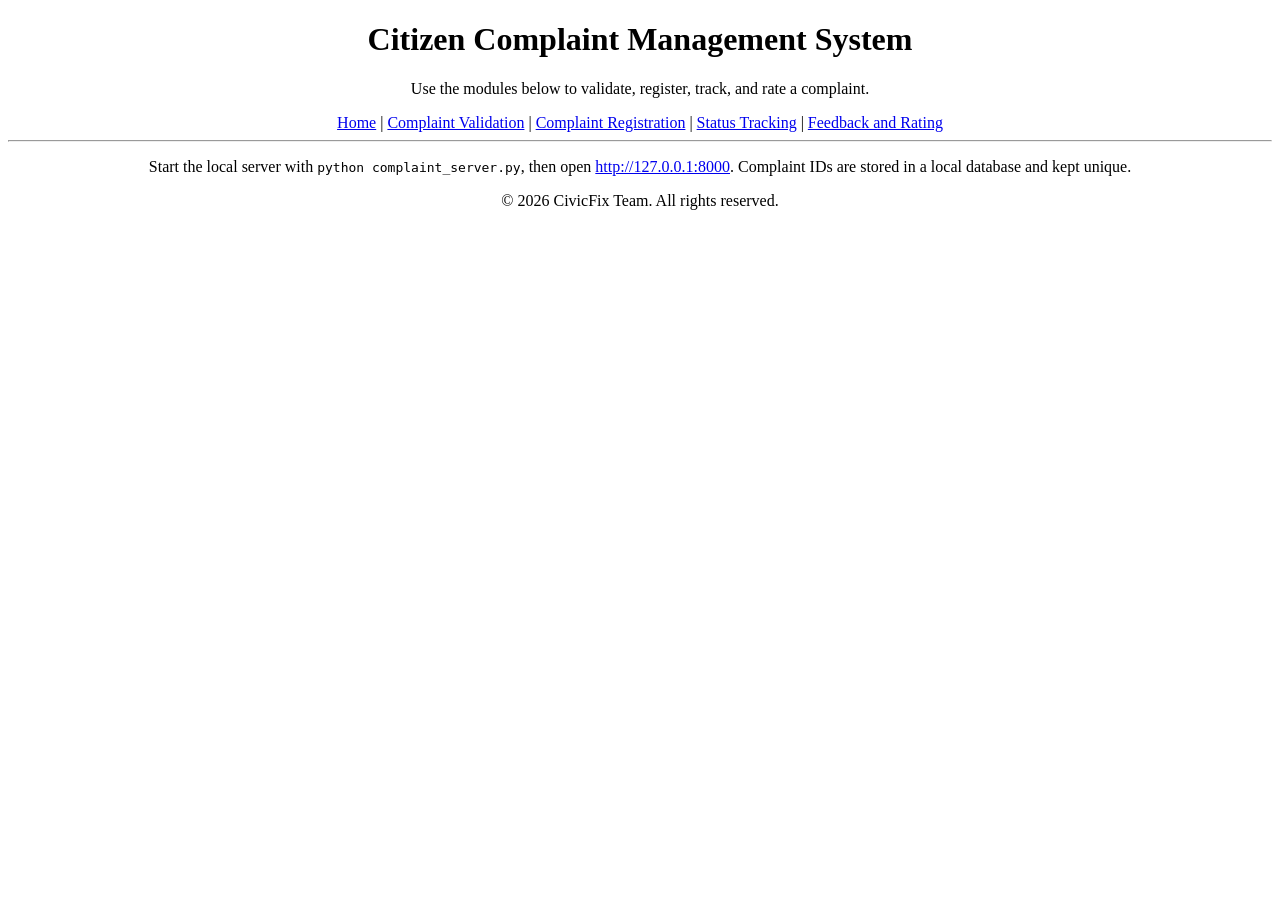
==== html/index.html @ ed514b11 "Added HTML files" ====
<!DOCTYPE html>
<html lang="en">
<head>
    <meta charset="UTF-8">
    <link rel="icon" type="image/png" href="favicon.png">
    <title>Citizen Complaint Management System</title>
</head>
<body>
    <center>
    <h1>Citizen Complaint Management System</h1>
    <p>Use the modules below to validate, register, track, and rate a complaint.</p>

    <nav>
        <a href="index.html">Home</a> |
        <a href="complaint-validation.html">Complaint Validation</a> |
        <a href="complaint-registration.html">Complaint Registration</a> |
        <a href="status-tracking.html">Status Tracking</a> |
        <a href="feedback-and-rating.html">Feedback and Rating</a>
    </nav>
    <hr>
    <p>Start the local server with <code>python complaint_server.py</code>, then open <a href="http://127.0.0.1:8000">http://127.0.0.1:8000</a>. Complaint IDs are stored in a local database and kept unique.</p>
    </center>
    <center>
    <footer>
        <p>&copy; 2026 CivicFix Team. All rights reserved.</p>
    </footer>
    </center>
</body>
</html>
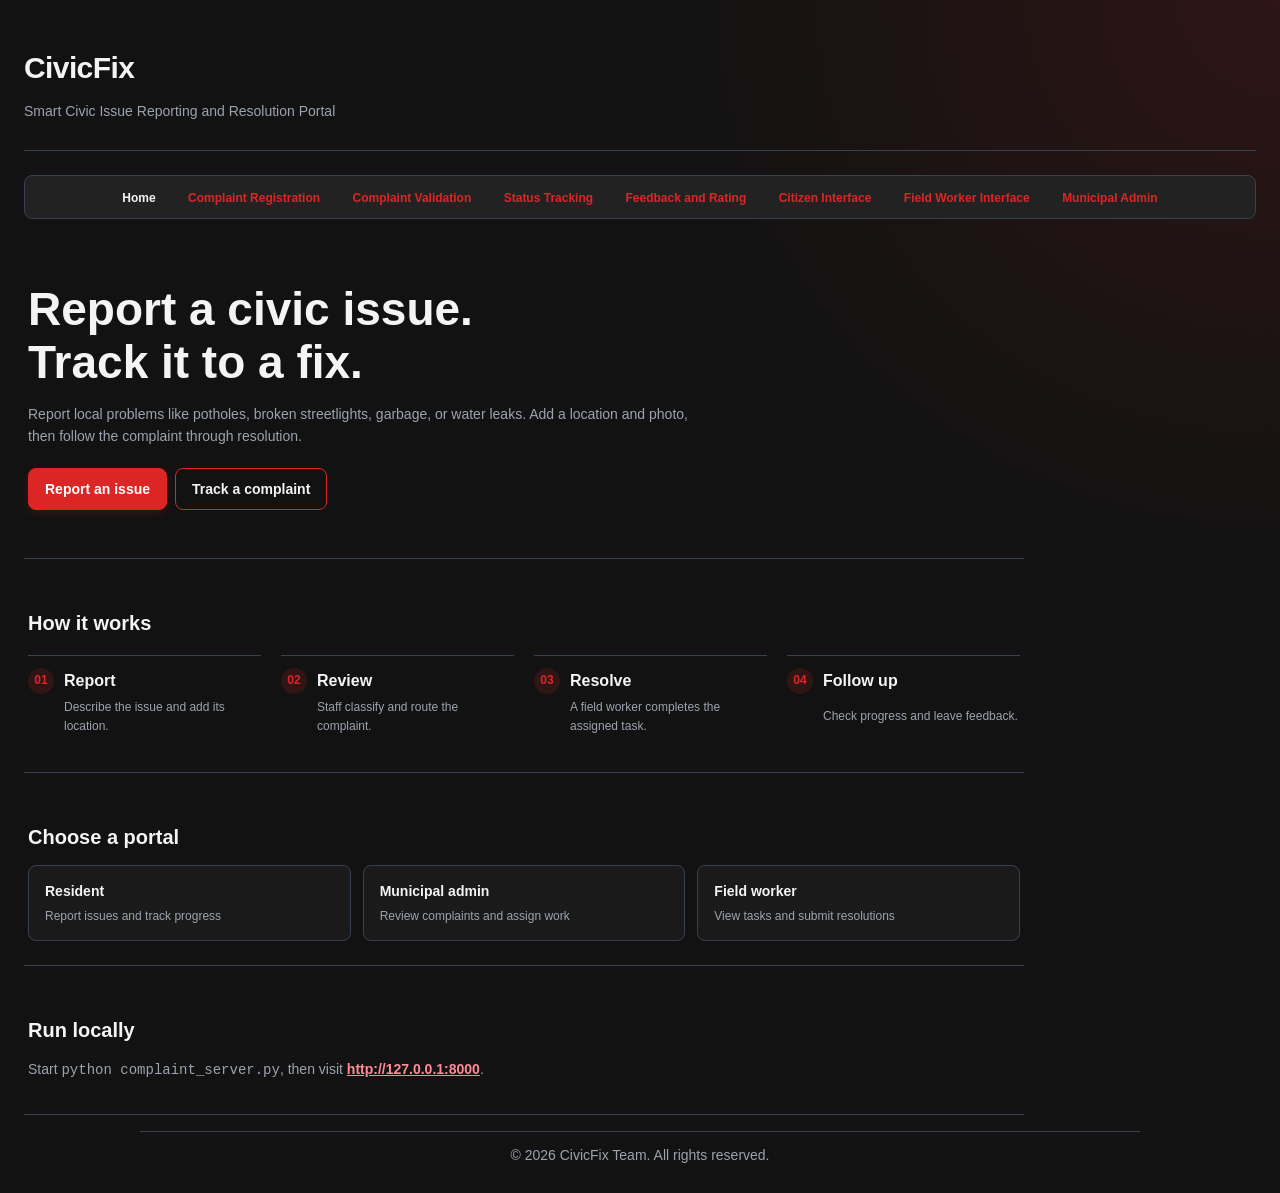
==== commit b8693919: "Enhance CivicFix pages and landing design Co-authored-by: Copilot <223556219+Copilot@users.noreply.g" ====
--- a/html/index.html
+++ b/html/index.html
@@ -2,28 +2,77 @@
 <html lang="en">
 <head>
     <meta charset="UTF-8">
+    <meta name="viewport" content="width=device-width, initial-scale=1.0">
+    <meta name="description" content="CivicFix helps residents report local issues and follow them through review, assignment, and resolution.">
+    <link rel="stylesheet" href="style.css">
     <link rel="icon" type="image/png" href="favicon.png">
-    <title>Citizen Complaint Management System</title>
+    <title>CivicFix - Smart Civic Issue Reporting</title>
 </head>
-<body>
-    <center>
-    <h1>Citizen Complaint Management System</h1>
-    <p>Use the modules below to validate, register, track, and rate a complaint.</p>
+<body class="landing-body">
+    <header>
+        <h1>CivicFix</h1>
+        <p>Smart Civic Issue Reporting and Resolution Portal</p>
+    </header>
 
-    <nav>
-        <a href="index.html">Home</a> |
-        <a href="complaint-validation.html">Complaint Validation</a> |
-        <a href="complaint-registration.html">Complaint Registration</a> |
-        <a href="status-tracking.html">Status Tracking</a> |
+    <nav aria-label="Main navigation">
+        <a href="index.html" aria-current="page">Home</a>
+        <a href="complaint-registration.html">Complaint Registration</a>
+        <a href="complaint-validation.html">Complaint Validation</a>
+        <a href="status-tracking.html">Status Tracking</a>
         <a href="feedback-and-rating.html">Feedback and Rating</a>
+        <a href="citizen.html">Citizen Interface</a>
+        <a href="field-worker.html">Field Worker Interface</a>
+        <a href="municipal-admin.html">Municipal Admin</a>
     </nav>
-    <hr>
-    <p>Start the local server with <code>python complaint_server.py</code>, then open <a href="http://127.0.0.1:8000">http://127.0.0.1:8000</a>. Complaint IDs are stored in a local database and kept unique.</p>
-    </center>
-    <center>
+
+    <main class="landing-main">
+        <section class="landing-hero">
+            <div class="hero-copy">
+                <h2>Report a civic issue.<br>Track it to a fix.</h2>
+                <p>Report local problems like potholes, broken streetlights, garbage, or water leaks. Add a location and photo, then follow the complaint through resolution.</p>
+                <div class="hero-actions">
+                    <a href="citizen.html#report-issue">Report an issue</a>
+                    <a href="status-tracking.html">Track a complaint</a>
+                </div>
+            </div>
+        </section>
+
+        <section class="workflow-section">
+            <h2>How it works</h2>
+            <ol class="workflow-steps">
+                <li><span class="step-number">01</span><strong>Report</strong><span>Describe the issue and add its location.</span></li>
+                <li><span class="step-number">02</span><strong>Review</strong><span>Staff classify and route the complaint.</span></li>
+                <li><span class="step-number">03</span><strong>Resolve</strong><span>A field worker completes the assigned task.</span></li>
+                <li><span class="step-number">04</span><strong>Follow up</strong><span>Check progress and leave feedback.</span></li>
+            </ol>
+        </section>
+
+        <section class="portal-section">
+            <h2>Choose a portal</h2>
+            <div class="portal-links">
+                <a href="citizen.html">
+                    <strong>Resident</strong>
+                    <span>Report issues and track progress</span>
+                </a>
+                <a href="municipal-admin.html">
+                    <strong>Municipal admin</strong>
+                    <span>Review complaints and assign work</span>
+                </a>
+                <a href="field-worker.html">
+                    <strong>Field worker</strong>
+                    <span>View tasks and submit resolutions</span>
+                </a>
+            </div>
+        </section>
+
+        <section class="setup-section">
+            <h2>Run locally</h2>
+            <p>Start <code>python complaint_server.py</code>, then visit <a href="http://127.0.0.1:8000">http://127.0.0.1:8000</a>.</p>
+        </section>
+    </main>
+
     <footer>
         <p>&copy; 2026 CivicFix Team. All rights reserved.</p>
     </footer>
-    </center>
 </body>
 </html>
--- a/html/style.css
+++ b/html/style.css
@@ -0,0 +1,461 @@
+/* ==========================================================
+   CIVICFIX - DARK CIVIC PORTAL THEME
+   ========================================================== */
+
+:root {
+    --bg: #121212;
+    --surface: #1a1a1a;
+    --surface-hover: #222222;
+    --ink: #f3f4f6;
+    --muted: #9ca3af;
+    --primary: #dc2626;
+    --primary-hover: #b91c1c;
+    --primary-soft: rgba(220, 38, 38, 0.15);
+    --border: #374151;
+    --border-light: #262626;
+    --radius: 12px;
+}
+
+* {
+    box-sizing: border-box;
+}
+
+body {
+    background-color: var(--bg);
+    background-image: radial-gradient(ellipse at top right, rgba(220, 38, 38, 0.14), transparent 38rem);
+    font-family: -apple-system, BlinkMacSystemFont, "Segoe UI", Roboto, Helvetica, Arial, sans-serif;
+    color: var(--ink);
+    margin: 0;
+    padding: 24px;
+    line-height: 1.6;
+}
+
+/* Main Container / Wrapper */
+center {
+    display: block;
+    max-width: 1100px;
+    margin: 0 auto;
+    background-color: var(--surface);
+    color: var(--ink);
+    padding: 36px;
+    border-radius: var(--radius);
+    border: 1px solid var(--border-light);
+    box-shadow: 0 10px 30px rgba(0, 0, 0, 0.6);
+    text-align: left;
+}
+
+/* Header & Typography */
+header {
+    margin-bottom: 24px;
+    border-bottom: 1px solid var(--border);
+    padding-bottom: 20px;
+}
+
+h1 {
+    color: var(--ink);
+    font-size: 30px;
+    font-weight: 800;
+    letter-spacing: -0.02em;
+    margin: 0 0 6px 0;
+}
+
+h2 {
+    color: var(--primary);
+    font-size: 20px;
+    font-weight: 700;
+    margin: 24px 0 16px 0;
+}
+
+p {
+    color: var(--muted);
+    font-size: 14px;
+    margin: 8px 0;
+}
+
+/* Navigation */
+nav {
+    margin: 16px 0;
+    padding: 12px;
+    background-color: var(--surface-hover);
+    border-radius: 8px;
+    border: 1px solid var(--border);
+    text-align: center;
+}
+
+nav a {
+    color: var(--primary);
+    text-decoration: none;
+    font-weight: 600;
+    font-size: 13px;
+    margin: 0 10px;
+}
+
+nav a:hover {
+    text-decoration: underline;
+}
+
+/* Sections & Forms */
+section {
+    margin: 24px 0;
+    padding: 28px;
+    background-color: var(--surface-hover);
+    border-radius: 10px;
+    border: 1px solid var(--border);
+}
+
+form {
+    margin: 16px 0;
+}
+
+label {
+    color: var(--ink);
+    font-weight: 600;
+    font-size: 13px;
+    display: inline-block;
+    margin-bottom: 6px;
+}
+
+input[type="text"],
+input[type="number"],
+input[type="date"],
+input[type="tel"],
+select,
+textarea {
+    width: 100%;
+    padding: 12px 14px;
+    margin-top: 4px;
+    margin-bottom: 18px;
+    border: 1px solid var(--border);
+    border-radius: 8px;
+    background-color: var(--surface);
+    color: var(--ink);
+    font-size: 14px;
+    font-family: inherit;
+}
+
+input:focus, select:focus, textarea:focus {
+    outline: none;
+    border-color: var(--primary);
+    box-shadow: 0 0 0 3px var(--primary-soft);
+}
+
+input[type="file"] {
+    margin: 8px 0 16px 0;
+    font-size: 13px;
+    color: var(--muted);
+}
+
+input[type="radio"],
+input[type="checkbox"] {
+    accent-color: var(--primary);
+    margin-right: 6px;
+}
+
+fieldset {
+    border: 1px solid var(--border);
+    border-radius: 8px;
+    padding: 18px;
+    margin-bottom: 18px;
+    background-color: var(--surface);
+}
+
+legend {
+    font-weight: bold;
+    color: var(--primary);
+    padding: 0 6px;
+}
+
+/* Buttons */
+button {
+    background-color: var(--primary);
+    color: #ffffff;
+    padding: 12px 24px;
+    border: none;
+    border-radius: 8px;
+    font-size: 14px;
+    font-weight: 700;
+    cursor: pointer;
+    margin-right: 8px;
+    transition: background-color 0.2s, transform 0.1s;
+}
+
+button:hover {
+    background-color: var(--primary-hover);
+    transform: translateY(-1px);
+}
+
+button[type="reset"] {
+    background-color: var(--border);
+    color: var(--ink);
+}
+
+button[type="reset"]:hover {
+    background-color: var(--muted);
+}
+
+/* Tables */
+table {
+    width: 100%;
+    border-collapse: collapse;
+    margin: 16px 0;
+    background-color: var(--surface);
+    border-radius: 8px;
+    overflow: hidden;
+}
+
+th, td {
+    border: 1px solid var(--border);
+    padding: 12px 14px;
+    font-size: 13px;
+    text-align: left;
+}
+
+th {
+    background-color: var(--surface-hover);
+    color: var(--primary);
+}
+
+/* Dividers & Footer */
+hr {
+    border: 0;
+    height: 1px;
+    background-color: var(--border);
+    margin: 28px 0;
+}
+
+footer {
+    margin-top: 35px;
+    text-align: center;
+    font-size: 13px;
+    color: var(--muted);
+}
+
+/* Landing page */
+
+.landing-body > footer {
+    max-width: 1000px;
+    margin: 16px auto 0;
+    padding: 12px 0 4px;
+    border-top: 1px solid var(--border);
+    font-size: 12px;
+}
+
+.landing-body > footer p {
+    margin: 0;
+}
+
+.landing-body > header {
+    margin-top: 20px;
+}
+
+.landing-body > nav {
+    padding: 8px;
+}
+
+.landing-body > nav a {
+    margin: 0 6px;
+    padding: 8px;
+    font-size: 12px;
+    border-radius: 6px;
+}
+
+.landing-body > nav a:hover {
+    background-color: var(--surface-hover);
+}
+
+.landing-body > nav a[aria-current="page"] {
+    background-color: var(--surface-hover);
+    color: var(--ink);
+}
+
+.landing-main {
+    max-width: 1000px;
+}
+
+.landing-main > section {
+    max-width: none;
+    margin: 0 auto;
+    padding: 24px 4px;
+    background: transparent;
+    border: 0;
+    border-bottom: 1px solid var(--border);
+    border-radius: 0;
+}
+
+.landing-main > section h2 {
+    color: var(--ink);
+}
+
+.landing-main > .landing-hero {
+    padding: 48px 4px;
+}
+
+.hero-copy h2 {
+    max-width: 700px;
+    margin: 0 0 14px;
+    color: var(--ink);
+    font-size: clamp(32px, 5vw, 46px);
+    line-height: 1.15;
+}
+
+.hero-copy > p {
+    max-width: 680px;
+}
+
+.hero-actions {
+    display: flex;
+    flex-wrap: wrap;
+    gap: 8px;
+    margin-top: 20px;
+}
+
+.hero-actions a,
+.portal-links a {
+    border-radius: 8px;
+    text-decoration: none;
+}
+
+.hero-actions a {
+    display: inline-block;
+    padding: 9px 16px;
+    border: 1px solid var(--primary);
+    font-size: 14px;
+    font-weight: 600;
+    transition: background-color 0.2s, box-shadow 0.2s;
+}
+
+.hero-actions a:first-child {
+    background-color: var(--primary);
+    color: #ffffff;
+    box-shadow: 0 3px 10px rgba(220, 38, 38, 0.18);
+}
+
+.hero-actions a:last-child {
+    background-color: transparent;
+    color: var(--ink);
+}
+
+.hero-actions a:hover {
+    border-color: var(--primary-hover);
+    background-color: var(--primary-hover);
+    color: #ffffff;
+}
+
+.workflow-steps {
+    display: grid;
+    grid-template-columns: repeat(4, minmax(0, 1fr));
+    gap: 20px;
+    margin: 0;
+    padding: 0;
+    list-style: none;
+}
+
+.workflow-steps li {
+    display: grid;
+    grid-template-columns: 28px 1fr;
+    gap: 4px 8px;
+    margin: 0;
+    padding: 12px 0;
+    border-top: 1px solid var(--border);
+}
+
+.step-number {
+    grid-row: span 2;
+    display: grid;
+    width: 26px;
+    height: 26px;
+    place-items: center;
+    background-color: var(--primary-soft);
+    border-radius: 50%;
+    color: var(--primary);
+    font-size: 12px;
+    font-weight: 700;
+}
+
+.workflow-steps strong {
+    color: var(--ink);
+}
+
+.workflow-steps li > span:last-child {
+    color: var(--muted);
+    font-size: 12px;
+}
+
+.portal-section h2,
+.setup-section h2 {
+    margin-bottom: 12px;
+}
+
+.portal-links {
+    display: grid;
+    grid-template-columns: repeat(3, minmax(0, 1fr));
+    gap: 12px;
+}
+
+.portal-links a {
+    display: flex;
+    flex-direction: column;
+    gap: 5px;
+    padding: 14px 16px;
+    background-color: var(--surface);
+    border: 1px solid var(--border);
+    color: var(--ink);
+    transition: border-color 0.2s, background-color 0.2s;
+}
+
+.portal-links a:hover {
+    background-color: var(--surface-hover);
+    border-color: var(--primary);
+}
+
+.portal-links a strong {
+    font-size: 14px;
+}
+
+.portal-links a span {
+    color: var(--muted);
+    font-size: 12px;
+}
+
+.setup-section a {
+    color: #ff8a98;
+    font-weight: 600;
+}
+
+.setup-section a:hover {
+    color: #ffffff;
+}
+
+.hero-actions a:focus-visible,
+.portal-links a:focus-visible {
+    outline: 2px solid #ff8a98;
+    outline-offset: 3px;
+}
+
+
+/* Responsive Design */
+@media screen and (max-width: 800px) {
+    .workflow-steps {
+        grid-template-columns: repeat(2, minmax(0, 1fr));
+    }
+
+    .portal-links {
+        grid-template-columns: 1fr;
+    }
+}
+
+@media screen and (max-width: 520px) {
+    .landing-body > nav a {
+        margin: 0 2px;
+        padding: 6px;
+    }
+
+    .landing-main > .landing-hero {
+        padding: 34px 4px;
+    }
+
+    .workflow-steps {
+        grid-template-columns: 1fr;
+    }
+
+}
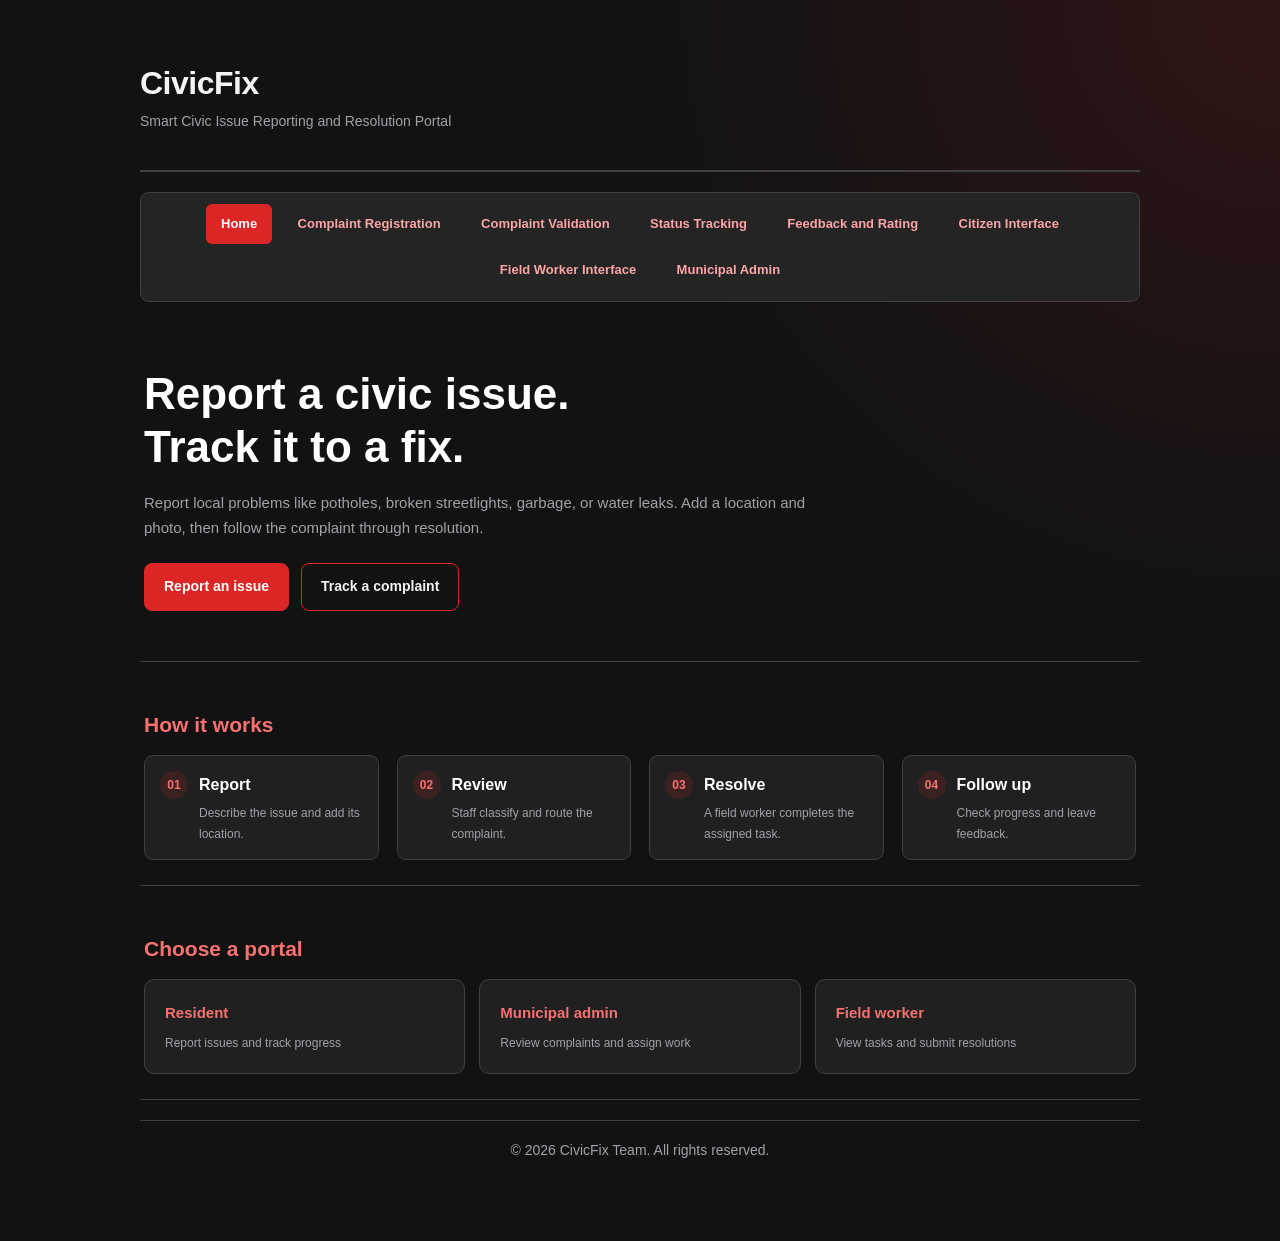
==== commit 7c552fe8: "Modified Html and css & js files" ====
--- a/html/index.html
+++ b/html/index.html
@@ -4,6 +4,7 @@
     <meta charset="UTF-8">
     <meta name="viewport" content="width=device-width, initial-scale=1.0">
     <meta name="description" content="CivicFix helps residents report local issues and follow them through review, assignment, and resolution.">
+    <link rel="stylesheet" href="bootstrap.min.css">
     <link rel="stylesheet" href="style.css">
     <link rel="icon" type="image/png" href="favicon.png">
     <title>CivicFix - Smart Civic Issue Reporting</title>
@@ -65,10 +66,6 @@
             </div>
         </section>
 
-        <section class="setup-section">
-            <h2>Run locally</h2>
-            <p>Start <code>python complaint_server.py</code>, then visit <a href="http://127.0.0.1:8000">http://127.0.0.1:8000</a>.</p>
-        </section>
     </main>
 
     <footer>
